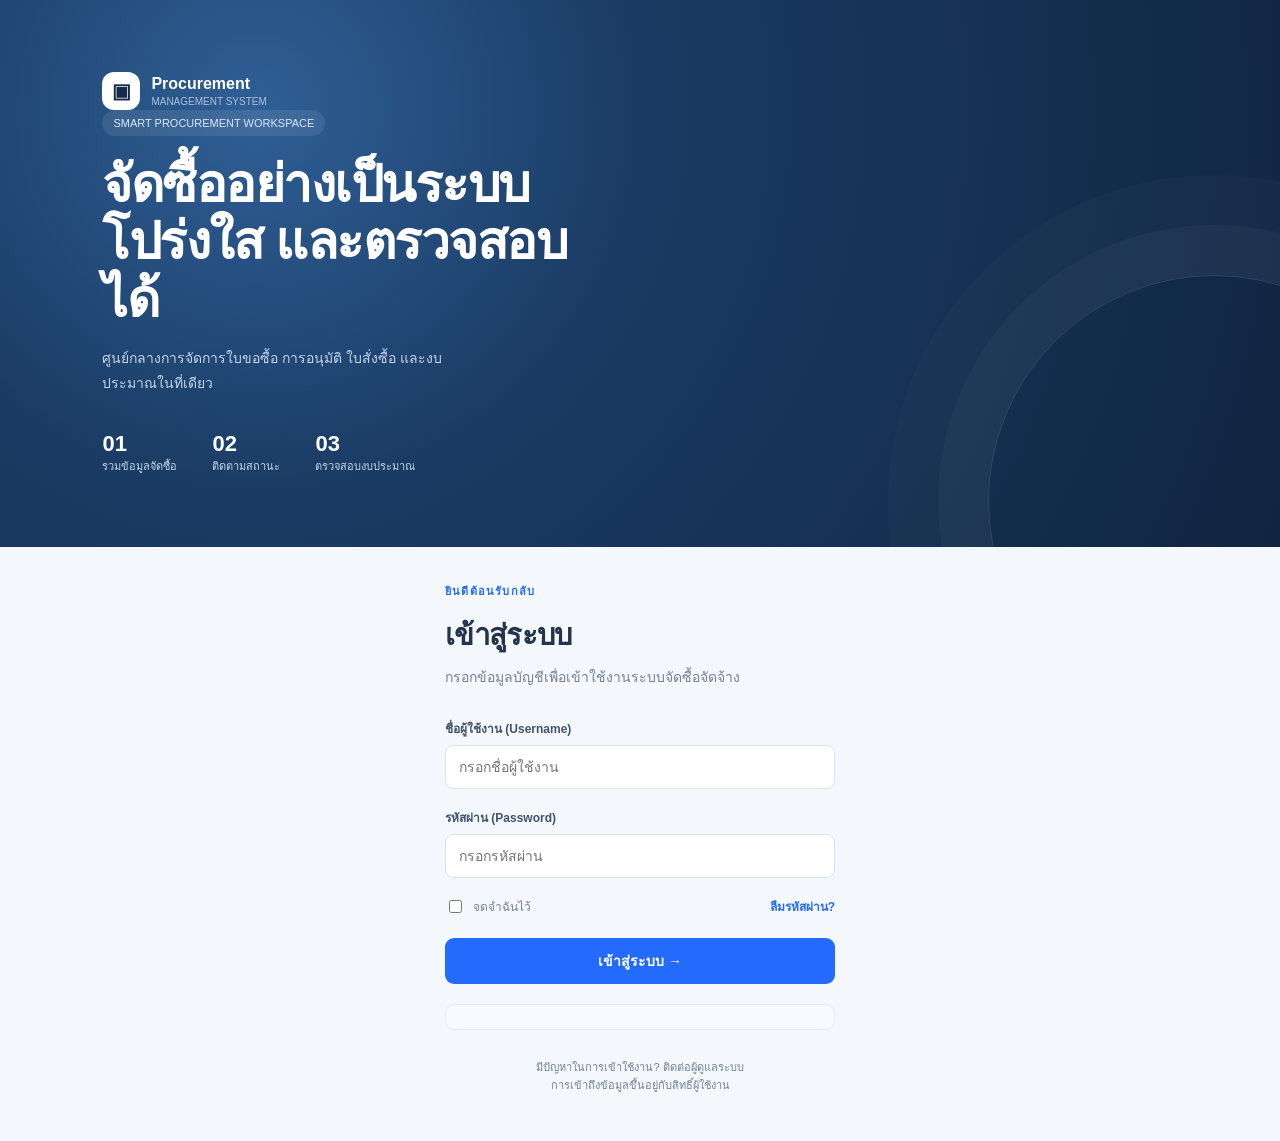
==== Data/Frontend/index.html @ 31ec7ff4 "Add project files." ====
<!DOCTYPE html>
<html lang="th">
<head>
    <meta charset="utf-8">
    <meta name="viewport" content="width=device-width,initial-scale=1">
    <title>เข้าสู่ระบบ | Procurement System</title>
    <link rel="stylesheet" href="styles.css">
</head>
<body>
    <main class="index">
        <section class="login-visual">
            <a class="brand" href="index.html">
                <span class="brand-mark">▣</span>
                <span>Procurement<small>MANAGEMENT SYSTEM</small></span>
            </a>
            <div class="visual-copy">
                <span class="tag">SMART PROCUREMENT WORKSPACE</span>
                <h1>จัดซื้ออย่างเป็นระบบ<br>โปร่งใส และตรวจสอบได้</h1>
                <p>ศูนย์กลางการจัดการใบขอซื้อ การอนุมัติ ใบสั่งซื้อ และงบประมาณในที่เดียว</p>
                <div class="visual-stats">
                    <div>
                        <strong>01</strong>
                        <span>รวมข้อมูลจัดซื้อ</span>
                    </div>
                    <div>
                        <strong>02</strong>
                        <span>ติดตามสถานะ</span>
                    </div>
                    <div>
                        <strong>03</strong>
                        <span>ตรวจสอบงบประมาณ</span>
                    </div>
                </div>
            </div>
            <div class="visual-foot">
                
            </div>
        </section>

        <section class="login-right">
            <form class="login-form" action="dashboard.html">
                <div class="eyebrow">ยินดีต้อนรับกลับ</div>
                <h2>เข้าสู่ระบบ</h2>
                <p class="sub">กรอกข้อมูลบัญชีเพื่อเข้าใช้งานระบบจัดซื้อจัดจ้าง</p>

                <div class="field">
                    <label for="username">ชื่อผู้ใช้งาน (Username)</label>
                    <input id="username" name="username" type="text" placeholder="กรอกชื่อผู้ใช้งาน" required>
                </div>

                <div class="field">
                    <label for="password">รหัสผ่าน (Password)</label>
                    <input id="password" name="password" type="password" placeholder="กรอกรหัสผ่าน" required>
                </div>

                <div class="login-row">
                    <label class="check">
                        <input type="checkbox"> จดจำฉันไว้
                    </label>
                    <a class="forgot" href="#forgot">ลืมรหัสผ่าน?</a>
                </div>

                <button class="btn full" type="submit" href="dashboard.html">เข้าสู่ระบบ →</button>

                <div class="notice">
                    
                </div>

                <p class="login-note">
                    มีปัญหาในการเข้าใช้งาน? ติดต่อผู้ดูแลระบบ<br>
                    การเข้าถึงข้อมูลขึ้นอยู่กับสิทธิ์ผู้ใช้งาน
                </p>
            </form>
        </section>
    </main>
</body>
</html>
---- Data/Frontend/styles.css ----
* {
    box-sizing: border-box;
}

:root {
    --navy: #142b4a;
    --navy2: #1d3b62;
    --blue: #246bfd;
    --blue-soft: #eaf1ff;
    --bg: #f4f7fb;
    --text: #24344d;
    --muted: #748198;
    --line: #e5ebf3;
    --white: #fff;
    --green: #17865c;
    --green-bg: #e6f7ef;
    --orange: #b76a08;
    --orange-bg: #fff3df;
    --red: #c34242;
    --red-bg: #ffebeb;
    --shadow: 0 8px 24px rgba(20, 43, 74, 0.06);
}

body {
    margin: 0;
    font-family: Inter, "Segoe UI", Tahoma, Arial, sans-serif;
    background: var(--bg);
    color: var(--text);
    font-size: 14px;
}

a {
    color: inherit;
    text-decoration: none;
}

button,
input,
select,
textarea {
    font: inherit;
}

/* App Layout */
.app {
    min-height: 100vh;
}

/* Sidebar Navigation */
.sidebar {
    position: fixed;
    inset: 0 auto 0 0;
    width: 238px;
    background: linear-gradient(180deg, var(--navy), #10223b);
    color: #d7e2f2;
    padding: 24px 15px;
    display: flex;
    flex-direction: column;
    z-index: 5;
}

.brand {
    display: flex;
    align-items: center;
    gap: 11px;
    padding: 0 10px 28px;
    color: #fff;
    font-weight: 750;
    font-size: 16px;
}

.brand-mark {
    height: 38px;
    width: 38px;
    border-radius: 12px;
    background: #fff;
    color: var(--navy);
    display: grid;
    place-items: center;
    font-size: 20px;
}

.brand small {
    display: block;
    font-size: 10px;
    font-weight: 500;
    color: #aebfd7;
    margin-top: 3px;
}

.nav-label {
    font-size: 10px;
    text-transform: uppercase;
    letter-spacing: 1.4px;
    color: #91a6c3;
    padding: 12px 12px 8px;
}

.nav a {
    display: flex;
    align-items: center;
    gap: 12px;
    padding: 12px;
    border-radius: 9px;
    color: #c6d3e6;
    margin: 3px 0;
    font-weight: 550;
}

    .nav a:hover,
    .nav a.active {
        background: #2a4d79;
        color: #fff;
    }

.nav-icon {
    width: 19px;
    text-align: center;
    font-size: 16px;
}

.side-bottom {
    margin-top: auto;
    border-top: 1px solid #35506f;
    padding: 18px 10px 0;
    font-size: 12px;
    color: #aebfd7;
    line-height: 1.7;
}

/* Main Content Area */
.main {
    margin-left: 238px;
    min-height: 100vh;
}

.topbar {
    height: 72px;
    background: #fff;
    border-bottom: 1px solid var(--line);
    display: flex;
    align-items: center;
    justify-content: space-between;
    padding: 0 32px;
    position: sticky;
    top: 0;
    z-index: 3;
}

.crumb {
    font-size: 13px;
    color: var(--muted);
}

    .crumb strong {
        color: var(--text);
    }

.top-user {
    display: flex;
    align-items: center;
    gap: 10px;
    font-weight: 650;
}

.avatar {
    width: 36px;
    height: 36px;
    border-radius: 50%;
    background: var(--blue-soft);
    color: var(--blue);
    display: grid;
    place-items: center;
    font-weight: 800;
}

.content {
    padding: 30px 32px 44px;
    max-width: 1500px;
    margin: auto;
}

.page-head {
    display: flex;
    align-items: flex-start;
    justify-content: space-between;
    gap: 18px;
    margin-bottom: 24px;
}

.eyebrow {
    color: var(--blue);
    font-size: 11px;
    font-weight: 800;
    text-transform: uppercase;
    letter-spacing: 1.2px;
    margin-bottom: 8px;
}

.page-head h1 {
    font-size: 26px;
    letter-spacing: -0.5px;
    margin: 0 0 7px;
    color: #182d49;
}

.page-head p {
    color: var(--muted);
    margin: 0;
    line-height: 1.5;
}

/* Buttons */
.btn {
    display: inline-flex;
    align-items: center;
    justify-content: center;
    gap: 8px;
    padding: 11px 15px;
    border: 1px solid transparent;
    border-radius: 9px;
    background: var(--blue);
    color: #fff;
    font-weight: 700;
    cursor: pointer;
    white-space: nowrap;
}

    .btn:hover {
        filter: brightness(0.97);
    }

    .btn.secondary {
        background: #fff;
        color: var(--text);
        border-color: var(--line);
    }

    .btn.danger {
        background: var(--red);
    }

    .btn.success {
        background: var(--green);
    }

/* Grids & Cards */
.grid {
    display: grid;
    gap: 18px;
}

.stats {
    grid-template-columns: repeat(4, minmax(0, 1fr));
    margin-bottom: 20px;
}

.card {
    background: #fff;
    border: 1px solid var(--line);
    border-radius: 14px;
    box-shadow: var(--shadow);
}

.stat {
    padding: 20px;
}

.stat-top {
    display: flex;
    justify-content: space-between;
    align-items: center;
    color: var(--muted);
    font-size: 12px;
    font-weight: 650;
}

.stat-icon {
    width: 38px;
    height: 38px;
    border-radius: 11px;
    display: grid;
    place-items: center;
    background: var(--blue-soft);
    color: var(--blue);
    font-size: 18px;
}

.stat-value {
    font-size: 28px;
    font-weight: 800;
    color: #1b304d;
    margin: 13px 0 5px;
}

.stat-note {
    font-size: 11px;
    color: var(--muted);
}

    .stat-note strong {
        color: var(--green);
    }

.two-col {
    grid-template-columns: 1.35fr 1fr;
}

.section {
    padding: 22px;
    margin-bottom: 20px;
}

.section-head {
    display: flex;
    align-items: center;
    justify-content: space-between;
    gap: 12px;
    margin-bottom: 18px;
}

    .section-head h2 {
        font-size: 16px;
        margin: 0;
    }

    .section-head a {
        font-size: 12px;
        color: var(--blue);
        font-weight: 700;
    }

/* Charts */
.chart-placeholder {
    height: 220px;
    display: flex;
    align-items: flex-end;
    justify-content: space-around;
    padding: 20px 10px 0;
    border-bottom: 1px solid var(--line);
    background: repeating-linear-gradient( to bottom, transparent 0, transparent 43px, #edf1f7 44px );
}

.bar-wrap {
    height: 100%;
    display: flex;
    flex-direction: column;
    justify-content: flex-end;
    align-items: center;
    gap: 8px;
    flex: 1;
}

.bar {
    width: min(32px, 55%);
    border-radius: 6px 6px 0 0;
    background: linear-gradient(180deg, #70a1ff, #246bfd);
}

.bar-label {
    font-size: 10px;
    color: var(--muted);
    margin-bottom: 8px;
}

.legend {
    display: flex;
    gap: 16px;
    color: var(--muted);
    font-size: 11px;
    margin-top: 14px;
}

.dot {
    display: inline-block;
    width: 7px;
    height: 7px;
    border-radius: 50%;
    background: var(--blue);
    margin-right: 5px;
}

/* Data Tables */
.table-card {
    overflow: hidden;
}

.table-tools {
    padding: 17px 20px;
    border-bottom: 1px solid var(--line);
    display: flex;
    align-items: center;
    gap: 10px;
    flex-wrap: wrap;
}

/* Form Controls */
.field {
    display: flex;
    flex-direction: column;
    gap: 7px;
    margin-bottom: 16px;
}

    .field label {
        font-size: 12px;
        font-weight: 750;
        color: #43536a;
    }

    .field input,
    .field select,
    .field textarea,
    .search {
        border: 1px solid #dce4ef;
        border-radius: 8px;
        background: #fff;
        padding: 11px 12px;
        outline: none;
        color: var(--text);
        min-width: 0;
    }

        .field input:focus,
        .field select:focus,
        .field textarea:focus,
        .search:focus {
            border-color: #7aa4ff;
            box-shadow: 0 0 0 3px #eaf1ff;
        }

.search {
    width: min(290px, 100%);
}

.filter {
    padding: 10px 12px;
    border: 1px solid #dce4ef;
    border-radius: 8px;
    background: #fff;
    color: var(--text);
}

/* Table Elements */
.table-wrap {
    overflow-x: auto;
}

table {
    border-collapse: collapse;
    width: 100%;
    white-space: nowrap;
}

th {
    text-align: left;
    background: #f8faff;
    color: #748198;
    font-size: 10px;
    text-transform: uppercase;
    letter-spacing: 0.7px;
    padding: 14px 18px;
    border-bottom: 1px solid var(--line);
}

td {
    padding: 15px 18px;
    border-bottom: 1px solid #edf1f6;
    font-size: 12px;
}

tbody tr:hover {
    background: #fbfcff;
}

tbody tr:last-child td {
    border-bottom: 0;
}

.id {
    font-weight: 800;
    color: #31547f;
}

/* Status Badges */
.status {
    display: inline-flex;
    align-items: center;
    border-radius: 20px;
    padding: 5px 9px;
    font-size: 10px;
    font-weight: 800;
}

    .status.pending {
        background: var(--orange-bg);
        color: var(--orange);
    }

    .status.approved,
    .status.received {
        background: var(--green-bg);
        color: var(--green);
    }

    .status.rejected,
    .status.overdue {
        background: var(--red-bg);
        color: var(--red);
    }

    .status.processing {
        background: var(--blue-soft);
        color: var(--blue);
    }

.table-link {
    color: var(--blue);
    font-weight: 750;
}

.table-foot {
    display: flex;
    justify-content: space-between;
    align-items: center;
    padding: 15px 20px;
    border-top: 1px solid var(--line);
    color: var(--muted);
    font-size: 11px;
}

.pagination {
    display: flex;
    gap: 5px;
}

    .pagination span {
        padding: 7px 10px;
        border: 1px solid var(--line);
        border-radius: 7px;
    }

    .pagination .current {
        background: var(--blue);
        color: #fff;
        border-color: var(--blue);
    }

/* Form Layouts */
.form-grid {
    display: grid;
    grid-template-columns: repeat(2, minmax(0, 1fr));
    gap: 0 18px;
}

.span-2 {
    grid-column: span 2;
}

.form-card {
    padding: 24px;
}

.form-section-title {
    font-size: 14px;
    font-weight: 800;
    padding-bottom: 14px;
    border-bottom: 1px solid var(--line);
    margin: 0 0 20px;
}

.form-actions {
    display: flex;
    justify-content: flex-end;
    gap: 10px;
    padding-top: 20px;
    border-top: 1px solid var(--line);
}

.item-row {
    display: grid;
    grid-template-columns: 2fr 0.8fr 1fr 1fr 38px;
    gap: 10px;
    align-items: end;
    margin-bottom: 10px;
}

    .item-row .field {
        margin-bottom: 0;
    }

.summary {
    background: #f8faff;
    border: 1px solid var(--line);
    border-radius: 10px;
    padding: 17px;
    display: flex;
    justify-content: flex-end;
    gap: 40px;
    margin-top: 20px;
}

    .summary small {
        color: var(--muted);
        display: block;
        margin-bottom: 5px;
    }

    .summary strong {
        font-size: 18px;
    }

/* Reports & Profile Layouts */
.report-grid {
    grid-template-columns: repeat(3, minmax(0, 1fr));
}

.report-card {
    padding: 22px;
}

    .report-card .report-icon {
        height: 42px;
        width: 42px;
        border-radius: 12px;
        background: var(--blue-soft);
        color: var(--blue);
        display: grid;
        place-items: center;
        font-size: 20px;
        margin-bottom: 16px;
    }

    .report-card h3 {
        margin: 0 0 7px;
        font-size: 15px;
    }

    .report-card p {
        color: var(--muted);
        font-size: 12px;
        line-height: 1.6;
        min-height: 38px;
    }

.profile-layout {
    grid-template-columns: 250px 1fr;
}

.profile-side {
    padding: 25px;
    text-align: center;
}

.profile-big {
    width: 78px;
    height: 78px;
    margin: 5px auto 14px;
    border-radius: 50%;
    background: var(--blue-soft);
    color: var(--blue);
    display: grid;
    place-items: center;
    font-size: 28px;
    font-weight: 800;
}

.profile-side h3 {
    margin: 0 0 6px;
}

.profile-side p {
    color: var(--muted);
    font-size: 12px;
    margin: 0 0 18px;
}

.muted {
    color: var(--muted);
}

/* Login Page Layout */
.login-page {
    min-height: 100vh;
    display: grid;
    grid-template-columns: 1.05fr 0.95fr;
    background: #fff;
}

.login-visual {
    background: radial-gradient( circle at 20% 20%, #2f5f96 0, #1a3b63 35%, #102541 100% );
    color: #fff;
    padding: 8vh 8%;
    display: flex;
    flex-direction: column;
    justify-content: space-between;
    overflow: hidden;
    position: relative;
}

    .login-visual:after {
        content: "";
        position: absolute;
        width: 450px;
        height: 450px;
        border: 1px solid #ffffff20;
        border-radius: 50%;
        right: -160px;
        bottom: -180px;
        box-shadow: 0 0 0 50px #ffffff08, 0 0 0 100px #ffffff05;
    }

    .login-visual .brand {
        padding: 0;
        position: relative;
        z-index: 1;
    }

.visual-copy {
    position: relative;
    z-index: 1;
    max-width: 470px;
}

    .visual-copy .tag {
        display: inline-block;
        padding: 7px 11px;
        border-radius: 20px;
        background: #ffffff16;
        color: #d8e8ff;
        font-size: 11px;
        margin-bottom: 20px;
    }

    .visual-copy h1 {
        font-size: clamp(32px, 4vw, 52px);
        line-height: 1.12;
        letter-spacing: -1.5px;
        margin: 0 0 18px;
    }

    .visual-copy p {
        color: #c3d4e9;
        line-height: 1.8;
        max-width: 390px;
    }

.visual-stats {
    display: flex;
    gap: 35px;
    margin-top: 35px;
}

    .visual-stats strong {
        display: block;
        font-size: 22px;
    }

    .visual-stats span {
        font-size: 11px;
        color: #c3d4e9;
    }

.visual-foot {
    font-size: 11px;
    color: #a8bdd8;
    position: relative;
    z-index: 1;
}

.login-right {
    display: grid;
    place-items: center;
    padding: 35px;
}

.login-form {
    width: min(390px, 100%);
}

    .login-form .eyebrow {
        margin-bottom: 12px;
    }

    .login-form h2 {
        font-size: 29px;
        letter-spacing: -0.7px;
        margin: 0 0 8px;
    }

    .login-form .sub {
        color: var(--muted);
        margin: 0 0 30px;
        line-height: 1.6;
    }

    .login-form .field {
        margin-bottom: 19px;
    }

        .login-form .field input {
            padding: 13px;
        }

.login-row {
    display: flex;
    align-items: center;
    justify-content: space-between;
    font-size: 12px;
    margin: 4px 0 22px;
}

.check {
    display: flex;
    align-items: center;
    gap: 8px;
    color: var(--muted);
}

.forgot {
    color: var(--blue);
    font-weight: 700;
}

.full {
    width: 100%;
}

.login-note {
    text-align: center;
    font-size: 11px;
    color: var(--muted);
    margin-top: 28px;
    line-height: 1.7;
}

/* Notices & Helpers */
.notice {
    background: #f7faff;
    border: 1px solid #e1eaff;
    color: #5b6f8e;
    border-radius: 9px;
    padding: 12px 14px;
    font-size: 11px;
    line-height: 1.6;
    margin-top: 20px;
}

.empty {
    text-align: center;
    padding: 45px;
    color: var(--muted);
}

.mobile-menu {
    display: none;
}

/* Media Queries */
@media (max-width: 1100px) {
    .sidebar {
        width: 205px;
    }

    .main {
        margin-left: 205px;
    }

    .content {
        padding: 25px 22px;
    }

    .stats {
        grid-template-columns: repeat(2, minmax(0, 1fr));
    }

    .two-col {
        grid-template-columns: 1fr;
    }

    .report-grid {
        grid-template-columns: repeat(2, minmax(0, 1fr));
    }
}

@media (max-width: 760px) {
    .sidebar {
        position: static;
        width: auto;
        height: auto;
        padding: 12px;
    }

        .sidebar .brand {
            padding: 0 8px 12px;
        }

    .nav-label,
    .side-bottom {
        display: none;
    }

    .nav {
        display: flex;
        overflow: auto;
        gap: 5px;
    }

        .nav a {
            white-space: nowrap;
            margin: 0;
            padding: 9px 11px;
            font-size: 12px;
        }

    .main {
        margin-left: 0;
    }

    .topbar {
        height: 58px;
        padding: 0 17px;
    }

    .content {
        padding: 22px 14px;
    }

    .page-head {
        flex-direction: column;
    }

        .page-head h1 {
            font-size: 23px;
        }

    .stats {
        gap: 10px;
    }

    .stat {
        padding: 15px;
    }

    .stat-value {
        font-size: 23px;
    }

    .form-grid {
        grid-template-columns: 1fr;
    }

    .span-2 {
        grid-column: span 1;
    }

    .item-row {
        grid-template-columns: 1fr 1fr;
    }

        .item-row .field:first-child {
            grid-column: span 2;
        }

    .report-grid,
    .profile-layout {
        grid-template-columns: 1fr;
    }

    .login-page {
        grid-template-columns: 1fr;
    }

    .login-visual {
        min-height: 270px;
        padding: 28px;
    }

    .visual-copy h1 {
        font-size: 32px;
    }

    .visual-stats {
        margin-top: 18px;
        gap: 20px;
    }

    .visual-foot {
        display: none;
    }

    .login-right {
        padding: 40px 24px;
    }

    .table-tools {
        padding: 13px;
    }

    .search {
        width: 100%;
    }

    .summary {
        gap: 20px;
    }

    .top-user .user-name {
        display: none;
    }
}
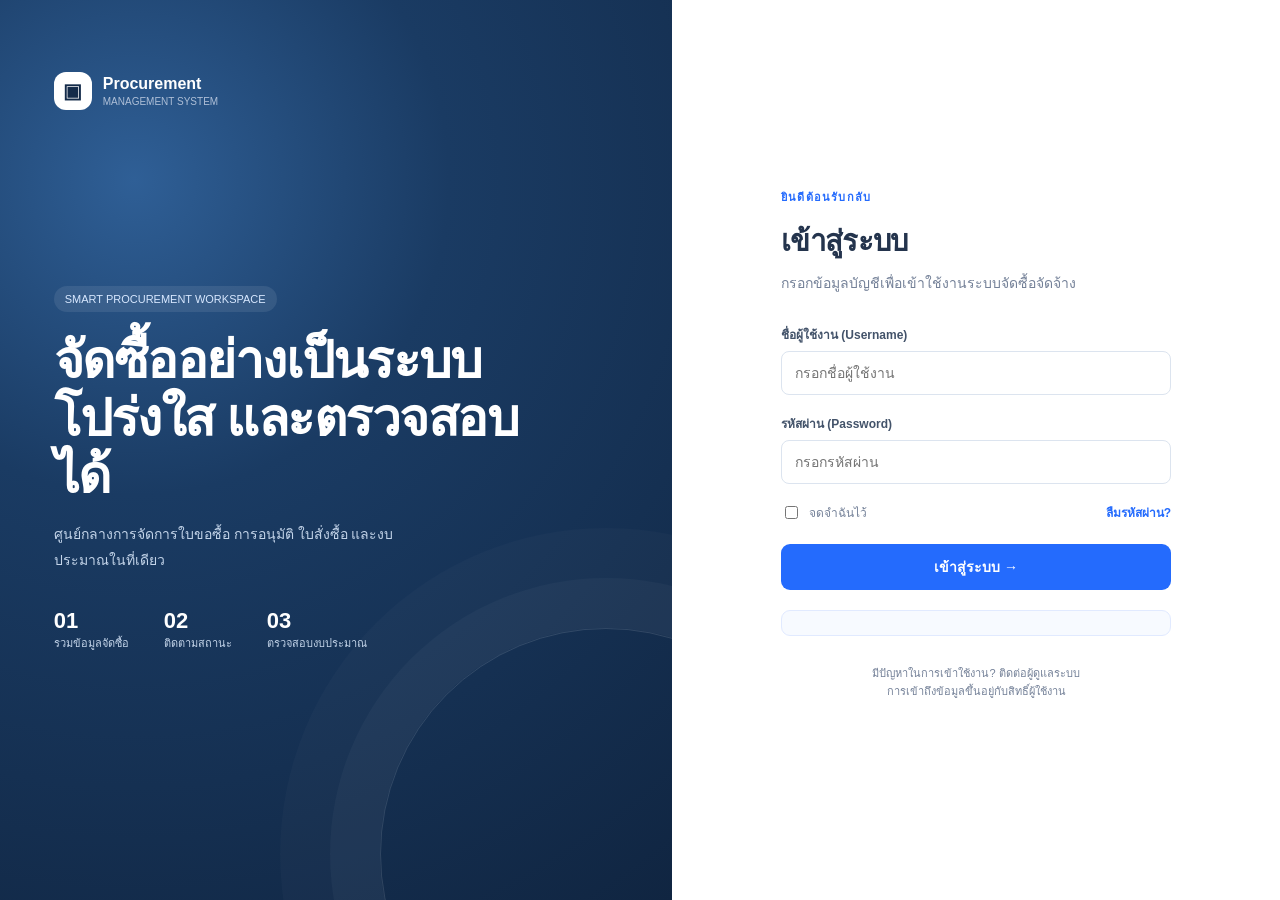
==== commit 533f0d4a: "Update index.html" ====
--- a/Data/Frontend/index.html
+++ b/Data/Frontend/index.html
@@ -7,7 +7,7 @@
     <link rel="stylesheet" href="styles.css">
 </head>
 <body>
-    <main class="index">
+    <main class="login-page">
         <section class="login-visual">
             <a class="brand" href="index.html">
                 <span class="brand-mark">▣</span>
